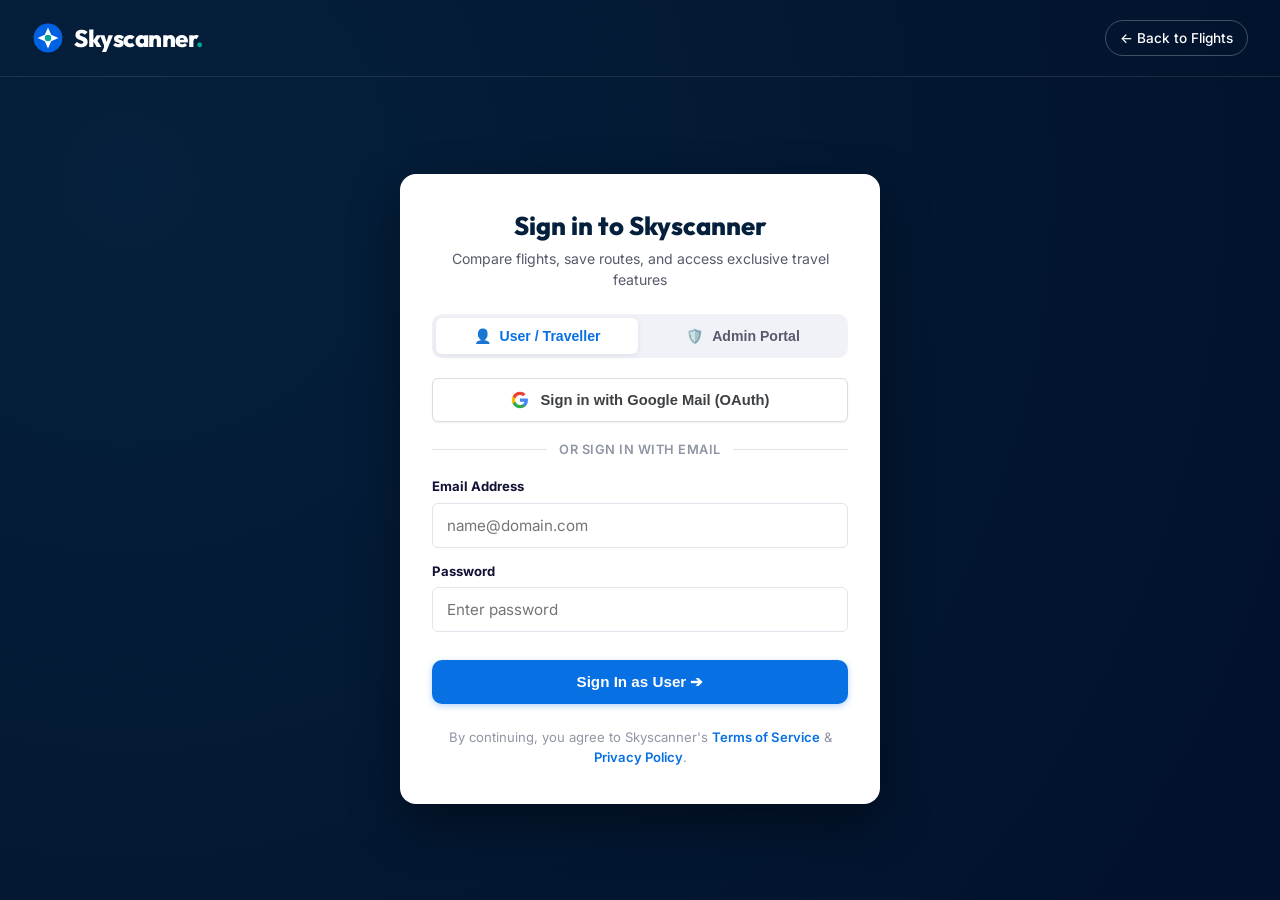
==== login.html @ 5a9db42b "feat: add user and admin auth with Google OAuth, official airline logos, and fix flight card grid" ====
<!doctype html>
<html lang="en-GB" dir="ltr">

<head>
  <meta charset="utf-8" />
  <meta name="viewport" content="width=device-width, initial-scale=1, viewport-fit=cover" />
  <title>Log in to Skyscanner | User &amp; Admin Sign In</title>
  <meta name="description" content="Sign in to your Skyscanner account to manage bookings, view saved flights, or access admin controls." />

  <!-- Google Fonts: Inter & Outfit -->
  <link rel="preconnect" href="https://fonts.googleapis.com" />
  <link rel="preconnect" href="https://fonts.gstatic.com" crossorigin />
  <link href="https://fonts.googleapis.com/css2?family=Inter:wght@300;400;500;600;700;800&family=Outfit:wght@500;600;700;800&display=swap" rel="stylesheet" />

  <!-- Stylesheets -->
  <link rel="stylesheet" href="styles/main.css" />
  <link rel="stylesheet" href="styles/navbar.css" />
  <link rel="stylesheet" href="styles/auth.css" />

  <style>
    body {
      min-height: 100vh;
      display: flex;
      flex-direction: column;
      background: radial-gradient(circle at 10% 20%, #05203C 0%, #02122c 90%);
      color: #fff;
    }

    .login-page-header {
      padding: 20px 32px;
      display: flex;
      align-items: center;
      justify-content: space-between;
      border-bottom: 1px solid rgba(255, 255, 255, 0.1);
    }

    .login-container {
      flex: 1;
      display: flex;
      align-items: center;
      justify-content: center;
      padding: 40px 20px;
    }

    .login-card {
      width: 100%;
      max-width: 480px;
      background: #ffffff;
      border-radius: var(--radius-lg);
      box-shadow: 0 20px 50px rgba(0, 0, 0, 0.4);
      padding: 36px 32px;
      color: var(--sk-text-primary);
      animation: modalPop 0.3s ease-out;
    }

    .login-brand-title {
      font-size: 1.6rem;
      font-weight: 800;
      color: var(--sk-navy-main);
      text-align: center;
      margin-bottom: 6px;
    }

    .login-brand-subtitle {
      font-size: 0.88rem;
      color: var(--sk-text-secondary);
      text-align: center;
      margin-bottom: 24px;
    }

    .login-footer-links {
      margin-top: 24px;
      text-align: center;
      font-size: 0.82rem;
      color: var(--sk-text-muted);
    }

    .login-footer-links a {
      color: var(--sk-blue-primary);
      text-decoration: none;
      font-weight: 600;
    }

    .login-footer-links a:hover {
      text-decoration: underline;
    }
  </style>
</head>

<body>

  <!-- Top Simple Navigation Header -->
  <header class="login-page-header">
    <a href="index.html" class="brand-logo-link" aria-label="Skyscanner Homepage">
      <svg class="brand-icon-svg" viewBox="0 0 40 40" style="width: 32px; height: 32px;">
        <circle cx="20" cy="20" r="18" fill="#0062E3" />
        <path d="M20 7L24 16L33 20L24 24L20 33L16 24L7 20L16 16Z" fill="#FFFFFF" />
        <circle cx="20" cy="20" r="4" fill="#00A698" />
      </svg>
      <span class="brand-text">Skyscanner<span>.</span></span>
    </a>

    <a href="index.html" class="nav-action-btn" style="text-decoration: none;">
      <span>← Back to Flights</span>
    </a>
  </header>

  <!-- Login Card Container -->
  <main class="login-container">
    <div class="login-card">
      <h1 class="login-brand-title">Sign in to Skyscanner</h1>
      <p class="login-brand-subtitle">Compare flights, save routes, and access exclusive travel features</p>

      <!-- Role Switcher -->
      <div class="auth-role-tabs">
        <button type="button" class="auth-role-tab active" id="tab-user-role">
          <span>👤</span>
          <span>User / Traveller</span>
        </button>
        <button type="button" class="auth-role-tab admin-tab" id="tab-admin-role">
          <span>🛡️</span>
          <span>Admin Portal</span>
        </button>
      </div>

      <!-- Google OAuth Sign In Button -->
      <button type="button" class="btn-google-oauth" id="btn-login-page-google">
        <svg class="google-icon-svg" viewBox="0 0 24 24">
          <path fill="#4285F4" d="M22.56 12.25c0-.78-.07-1.53-.2-2.25H12v4.26h5.92c-.26 1.37-1.04 2.53-2.21 3.31v2.77h3.57c2.08-1.92 3.28-4.74 3.28-8.09z"/>
          <path fill="#34A853" d="M12 23c2.97 0 5.46-.98 7.28-2.66l-3.57-2.77c-.98.66-2.23 1.06-3.71 1.06-2.86 0-5.29-1.93-6.16-4.53H2.18v2.84C3.99 20.53 7.7 23 12 23z"/>
          <path fill="#FBBC05" d="M5.84 14.09c-.22-.66-.35-1.36-.35-2.09s.13-1.43.35-2.09V7.06H2.18C1.43 8.55 1 10.22 1 12s.43 3.45 1.18 4.94l2.85-2.22.81-.63z"/>
          <path fill="#EA4335" d="M12 5.38c1.62 0 3.06.56 4.21 1.64l3.15-3.15C17.45 2.09 14.97 1 12 1 7.7 1 3.99 3.47 2.18 7.06l3.66 2.84c.87-2.6 3.3-4.52 6.16-4.52z"/>
        </svg>
        <span>Sign in with Google Mail (OAuth)</span>
      </button>

      <div class="auth-divider">
        <span>or sign in with email</span>
      </div>

      <!-- Email Login Form -->
      <form id="login-page-form">
        <div id="page-auth-error" style="display: none; background: #FFEBEE; color: #C62828; padding: 10px 14px; border-radius: var(--radius-sm); font-size: 0.84rem; font-weight: 600; margin-bottom: 14px;"></div>

        <div class="auth-form-group">
          <label class="auth-form-label" for="page-email" id="label-email">Email Address</label>
          <input type="email" id="page-email" class="auth-input" placeholder="name@domain.com" required />
        </div>

        <div class="auth-form-group">
          <label class="auth-form-label" for="page-password">Password</label>
          <input type="password" id="page-password" class="auth-input" placeholder="Enter password" required />
        </div>

        <div class="auth-form-group" id="admin-key-group" style="display: none;">
          <label class="auth-form-label" for="page-admin-key">Secret Admin Key</label>
          <input type="password" id="page-admin-key" class="auth-input" placeholder="Enter secret administrator key" />
        </div>

        <button type="submit" class="btn btn-primary" id="btn-submit-login" style="width: 100%; padding: 12px; margin-top: 14px; font-size: 0.95rem;">
          <span>Sign In as User ➔</span>
        </button>
      </form>

      <div class="login-footer-links">
        By continuing, you agree to Skyscanner's <a href="index.html">Terms of Service</a> &amp; <a href="index.html">Privacy Policy</a>.
      </div>
    </div>
  </main>

  <!-- Interactive Google OAuth Picker Overlay -->
  <div class="google-oauth-picker-overlay" id="google-oauth-picker"></div>

  <script type="module">
    import { Auth } from './js/auth.js';
    import { openGoogleAccountPicker } from './js/auth-ui.js';

    let currentRole = 'user';

    const tabUser = document.getElementById('tab-user-role');
    const tabAdmin = document.getElementById('tab-admin-role');
    const emailInput = document.getElementById('page-email');
    const passInput = document.getElementById('page-password');
    const keyGroup = document.getElementById('admin-key-group');
    const keyInput = document.getElementById('page-admin-key');
    const submitBtn = document.getElementById('btn-submit-login');
    const errBox = document.getElementById('page-auth-error');

    function setRole(role) {
      currentRole = role;
      if (role === 'admin') {
        tabAdmin.classList.add('active');
        tabUser.classList.remove('active');
        keyGroup.style.display = 'flex';
        emailInput.value = '';
        passInput.value = '';
        keyInput.value = '';
        emailInput.placeholder = 'admin@company.com';
        submitBtn.innerHTML = '<span>Sign In as Admin 🛡️</span>';
      } else {
        tabUser.classList.add('active');
        tabAdmin.classList.remove('active');
        keyGroup.style.display = 'none';
        emailInput.value = '';
        passInput.value = '';
        keyInput.value = '';
        emailInput.placeholder = 'name@domain.com';
        submitBtn.innerHTML = '<span>Sign In as User ➔</span>';
      }
    }

    tabUser.addEventListener('click', () => setRole('user'));
    tabAdmin.addEventListener('click', () => setRole('admin'));

    // Google Sign in
    document.getElementById('btn-login-page-google').addEventListener('click', () => {
      openGoogleAccountPicker(currentRole);
    });

    // Form submit
    document.getElementById('login-page-form').addEventListener('submit', (e) => {
      e.preventDefault();
      errBox.style.display = 'none';
      try {
        Auth.loginWithEmail(emailInput.value, passInput.value, currentRole, keyInput.value);
        window.location.href = 'index.html';
      } catch (err) {
        errBox.textContent = err.message;
        errBox.style.display = 'block';
      }
    });

    // Auto-detect if user signed in via Google picker
    Auth.subscribe((user) => {
      if (user) {
        window.location.href = 'index.html';
      }
    });
  </script>
</body>

</html>
---- styles/main.css ----
/* ========================================================
   SKYSCANNER DESIGN SYSTEM - MAIN CORE STYLES
   ======================================================== */

@import url('https://fonts.googleapis.com/css2?family=Inter:wght@300;400;500;600;700;800&family=Outfit:wght@500;600;700;800&display=swap');

:root {
  /* Brand Colors */
  --sk-navy-deep: #02122c;
  --sk-navy-main: #05203C;
  --sk-navy-light: #0d2f54;
  --sk-blue-primary: #0770E3;
  --sk-blue-hover: #0056b3;
  --sk-blue-light: #e8f2fc;
  --sk-coral-deal: #FF5452;
  --sk-green-eco: #00A698;
  --sk-green-light: #e6f6f5;
  --sk-yellow-warning: #FFB300;

  /* Neutral Surface Palette */
  --sk-bg-body: #F1F2F8;
  --sk-card-bg: #FFFFFF;
  --sk-card-hover: #FAFBFC;
  --sk-border-subtle: #E0E4EB;
  --sk-border-focus: #0770E3;
  --sk-text-primary: #111236;
  --sk-text-secondary: #565B6B;
  --sk-text-muted: #8F95A3;
  --sk-text-white: #FFFFFF;

  /* Shadows */
  --shadow-sm: 0 1px 3px rgba(5, 32, 60, 0.08);
  --shadow-md: 0 4px 12px rgba(5, 32, 60, 0.08), 0 1px 3px rgba(5, 32, 60, 0.04);
  --shadow-lg: 0 10px 25px rgba(5, 32, 60, 0.12), 0 4px 10px rgba(5, 32, 60, 0.06);
  --shadow-xl: 0 20px 40px rgba(5, 32, 60, 0.2);

  /* Radius */
  --radius-sm: 6px;
  --radius-md: 10px;
  --radius-lg: 16px;
  --radius-full: 9999px;

  /* Transitions */
  --transition-fast: 0.15s ease;
  --transition-normal: 0.25s cubic-bezier(0.16, 1, 0.3, 1);
}

/* Reset */
*, *::before, *::after {
  box-sizing: border-box;
  margin: 0;
  padding: 0;
}

html {
  font-size: 16px;
  scroll-behavior: smooth;
  overflow-x: hidden;
  width: 100%;
}

body {
  font-family: 'Inter', -apple-system, BlinkMacSystemFont, "Segoe UI", Roboto, sans-serif;
  background-color: var(--sk-bg-body);
  color: var(--sk-text-primary);
  line-height: 1.5;
  min-height: 100vh;
  width: 100%;
  overflow-x: hidden;
  -webkit-font-smoothing: antialiased;
}

img, svg, video {
  max-width: 100%;
  height: auto;
}

/* Typography Headings */
h1, h2, h3, h4, h5, h6 {
  font-family: 'Outfit', 'Inter', sans-serif;
  color: var(--sk-text-primary);
  font-weight: 700;
  line-height: 1.25;
}

a {
  color: var(--sk-blue-primary);
  text-decoration: none;
  transition: color var(--transition-fast);
}

a:hover {
  text-decoration: underline;
}

/* Button Component System */
.btn {
  display: inline-flex;
  align-items: center;
  justify-content: center;
  gap: 8px;
  padding: 12px 24px;
  font-size: 1rem;
  font-weight: 600;
  border-radius: var(--radius-md);
  border: 1px solid transparent;
  cursor: pointer;
  transition: all var(--transition-fast);
  text-align: center;
  user-select: none;
}

.btn-primary {
  background-color: var(--sk-blue-primary);
  color: #fff;
  box-shadow: 0 2px 6px rgba(7, 112, 227, 0.3);
}

.btn-primary:hover {
  background-color: var(--sk-blue-hover);
  box-shadow: 0 4px 12px rgba(7, 112, 227, 0.4);
  transform: translateY(-1px);
}

.btn-primary:active {
  transform: translateY(0);
}

.btn-secondary {
  background-color: #fff;
  color: var(--sk-navy-main);
  border: 1px solid var(--sk-border-subtle);
}

.btn-secondary:hover {
  background-color: #F8F9FC;
  border-color: #CBD2DF;
}

.btn-sm {
  padding: 8px 16px;
  font-size: 0.875rem;
  border-radius: var(--radius-sm);
}

.btn-lg {
  padding: 16px 32px;
  font-size: 1.125rem;
  border-radius: var(--radius-md);
}

.btn-text-link {
  background: none;
  border: none;
  color: var(--sk-blue-primary);
  font-weight: 600;
  font-size: 0.875rem;
  cursor: pointer;
  padding: 4px;
}

.btn-text-link:hover {
  text-decoration: underline;
}

/* Input & Select Controls */
.sk-input, .sk-select {
  width: 100%;
  padding: 12px 16px;
  font-size: 0.95rem;
  font-family: inherit;
  color: var(--sk-text-primary);
  background-color: #fff;
  border: 1.5px solid var(--sk-border-subtle);
  border-radius: var(--radius-sm);
  transition: border-color var(--transition-fast), box-shadow var(--transition-fast);
  outline: none;
}

.sk-input:focus, .sk-select:focus {
  border-color: var(--sk-border-focus);
  box-shadow: 0 0 0 3px rgba(7, 112, 227, 0.15);
}

/* Badge Tags */
.badge {
  display: inline-flex;
  align-items: center;
  padding: 4px 10px;
  font-size: 0.75rem;
  font-weight: 600;
  border-radius: var(--radius-full);
}

.badge-eco {
  background-color: var(--sk-green-light);
  color: var(--sk-green-eco);
}

.badge-deal {
  background-color: #FFF0F0;
  color: var(--sk-coral-deal);
}

.badge-direct {
  background-color: #E6F4EA;
  color: #137333;
}

/* Utilities */
.text-success { color: var(--sk-green-eco) !important; }
.text-warning { color: var(--sk-yellow-warning) !important; }
.text-danger { color: var(--sk-coral-deal) !important; }
.text-primary { color: var(--sk-blue-primary) !important; }

/* Main Container */
.container {
  max-width: 1240px;
  margin: 0 auto;
  padding: 0 20px;
}

/* Global Loading Bar */
.search-loading-bar {
  display: none;
  position: fixed;
  top: 0;
  left: 0;
  width: 100%;
  height: 4px;
  background: linear-gradient(90deg, #0770E3 0%, #00A698 50%, #FF5452 100%);
  background-size: 200% 100%;
  animation: loadingAnim 1.2s infinite ease-in-out;
  z-index: 9999;
}

@keyframes loadingAnim {
  0% { background-position: 100% 0; }
  100% { background-position: -100% 0; }
}
---- styles/navbar.css ----
/* ========================================================
   SKYSCANNER NAVBAR STYLES
   ======================================================== */

.sk-navbar {
  background-color: var(--sk-navy-main);
  color: var(--sk-text-white);
  padding: 0;
  position: relative;
  z-index: 100;
  box-shadow: var(--shadow-sm);
}

.navbar-container {
  max-width: 1240px;
  margin: 0 auto;
  padding: 0 20px;
}

.navbar-top-row {
  display: flex;
  align-items: center;
  justify-content: space-between;
  height: 64px;
}

/* Brand Logo */
.brand-logo-link {
  display: flex;
  align-items: center;
  gap: 10px;
  text-decoration: none;
  color: #fff;
}

.brand-icon-svg {
  width: 32px;
  height: 32px;
  fill: #0062E3;
}

.brand-text {
  font-family: 'Outfit', sans-serif;
  font-size: 1.5rem;
  font-weight: 800;
  letter-spacing: -0.5px;
  color: #fff;
}

.brand-text span {
  color: #00A698;
}

/* Navigation Tabs (Flights, Hotels, Car hire) */
.nav-tabs-list {
  display: flex;
  align-items: center;
  gap: 8px;
  list-style: none;
}

.sk-nav-tab {
  display: flex;
  align-items: center;
  gap: 8px;
  padding: 10px 18px;
  border-radius: var(--radius-full);
  color: #FFFFFF;
  text-decoration: none;
  font-weight: 600;
  font-size: 0.95rem;
  transition: all var(--transition-fast);
  cursor: pointer;
}

.sk-nav-tab:hover {
  background-color: rgba(255, 255, 255, 0.12);
  text-decoration: none;
}

.sk-nav-tab.active {
  background-color: var(--sk-blue-primary);
  color: #fff;
}

.nav-tab-icon {
  font-size: 1.1rem;
}

/* Right Nav Controls */
.navbar-actions {
  display: flex;
  align-items: center;
  gap: 12px;
}

.nav-action-btn {
  background: transparent;
  border: 1px solid rgba(255, 255, 255, 0.25);
  color: #fff;
  padding: 7px 14px;
  border-radius: var(--radius-full);
  font-size: 0.85rem;
  font-weight: 500;
  display: inline-flex;
  align-items: center;
  gap: 6px;
  cursor: pointer;
  transition: all var(--transition-fast);
}

.nav-action-btn:hover {
  background-color: rgba(255, 255, 255, 0.1);
  border-color: rgba(255, 255, 255, 0.5);
}

.btn-api-pill {
  background: rgba(0, 166, 152, 0.2);
  border-color: var(--sk-green-eco);
  color: #5cf1e3;
  font-weight: 600;
}

.btn-api-pill:hover {
  background: rgba(0, 166, 152, 0.35);
}

.saved-badge {
  background-color: var(--sk-coral-deal);
  color: #fff;
  font-size: 0.7rem;
  font-weight: 700;
  padding: 2px 6px;
  border-radius: var(--radius-full);
  margin-left: 2px;
}

.btn-nav-login {
  background-color: transparent;
  color: #fff;
  border: 1.5px solid rgba(255, 255, 255, 0.4);
  font-weight: 600;
  border-radius: var(--radius-md);
  padding: 6px 16px;
}

.btn-nav-login:hover {
  background-color: #fff;
  color: var(--sk-navy-main);
}

.api-btn-icon, .nav-login-icon {
  font-size: 0.95rem;
  line-height: 1;
}

/* Mobile Category Navigation Subbar */
.navbar-mobile-subbar {
  display: none;
  background-color: var(--sk-navy-deep);
  border-top: 1px solid rgba(255, 255, 255, 0.08);
  padding: 8px 0;
  width: 100%;
}

.mobile-tabs-list {
  display: flex;
  align-items: center;
  justify-content: space-around;
  list-style: none;
  padding: 0 4px;
  gap: 8px;
  width: 100%;
}

.mobile-tabs-list li {
  flex: 1;
}

.mobile-tabs-list .sk-nav-tab {
  justify-content: center;
  width: 100%;
  padding: 8px 10px;
  font-size: 0.88rem;
  border-radius: var(--radius-full);
}
---- styles/auth.css ----
/* ========================================================
   SKYSCANNER AUTHENTICATION & ADMIN DASHBOARD STYLES
   ======================================================== */

/* Role Switcher Tabs */
.auth-role-tabs {
  display: flex;
  background-color: #F1F2F8;
  padding: 4px;
  border-radius: var(--radius-md);
  margin-bottom: 20px;
  gap: 4px;
}

.auth-role-tab {
  flex: 1;
  padding: 10px 14px;
  font-size: 0.88rem;
  font-weight: 700;
  border: none;
  background: transparent;
  color: var(--sk-text-secondary);
  border-radius: var(--radius-sm);
  cursor: pointer;
  transition: all var(--transition-fast);
  display: flex;
  align-items: center;
  justify-content: center;
  gap: 8px;
}

.auth-role-tab:hover {
  color: var(--sk-text-primary);
}

.auth-role-tab.active {
  background-color: #ffffff;
  color: var(--sk-blue-primary);
  box-shadow: 0 2px 6px rgba(5, 32, 60, 0.08);
}

.auth-role-tab.admin-tab.active {
  color: #B78103;
}

/* Google OAuth Button */
.btn-google-oauth {
  width: 100%;
  display: flex;
  align-items: center;
  justify-content: center;
  gap: 12px;
  padding: 12px 18px;
  background-color: #ffffff;
  border: 1.5px solid #DADCE0;
  border-radius: var(--radius-sm);
  font-size: 0.92rem;
  font-weight: 600;
  color: #3C4043;
  cursor: pointer;
  transition: background-color var(--transition-fast), border-color var(--transition-fast), box-shadow var(--transition-fast);
  box-shadow: 0 1px 2px rgba(60, 64, 67, 0.08);
  margin-bottom: 16px;
}

.btn-google-oauth:hover {
  background-color: #F8FAFD;
  border-color: #D2E3FC;
  box-shadow: 0 1px 3px 1px rgba(60, 64, 67, 0.15);
}

.btn-google-oauth:active {
  background-color: #EEEEEE;
}

.google-icon-svg {
  width: 18px;
  height: 18px;
  flex-shrink: 0;
}

/* Auth Divider */
.auth-divider {
  display: flex;
  align-items: center;
  text-align: center;
  margin: 18px 0;
  color: var(--sk-text-muted);
  font-size: 0.8rem;
  font-weight: 600;
  text-transform: uppercase;
  letter-spacing: 0.5px;
}

.auth-divider::before,
.auth-divider::after {
  content: '';
  flex: 1;
  border-bottom: 1px solid var(--sk-border-subtle);
}

.auth-divider span {
  padding: 0 12px;
}

/* Auth Form Fields */
.auth-form-group {
  display: flex;
  flex-direction: column;
  gap: 6px;
  margin-bottom: 14px;
}

.auth-form-label {
  font-size: 0.82rem;
  font-weight: 700;
  color: var(--sk-text-primary);
  display: flex;
  justify-content: space-between;
}

.auth-input {
  width: 100%;
  padding: 12px 14px;
  border: 1.5px solid var(--sk-border-subtle);
  border-radius: var(--radius-sm);
  font-size: 0.95rem;
  font-family: inherit;
  color: var(--sk-text-primary);
  background-color: #ffffff;
  transition: border-color var(--transition-fast), box-shadow var(--transition-fast);
}

.auth-input:focus {
  outline: none;
  border-color: var(--sk-blue-primary);
  box-shadow: 0 0 0 3px rgba(7, 112, 227, 0.15);
}

.auth-hint {
  font-size: 0.75rem;
  color: var(--sk-text-muted);
}



/* Google OAuth Interactive Modal (Simulated Google Accounts Picker) */
.google-oauth-picker-overlay {
  display: none;
  position: fixed;
  inset: 0;
  background: rgba(0, 0, 0, 0.6);
  backdrop-filter: blur(4px);
  z-index: 1250;
  align-items: center;
  justify-content: center;
  padding: 20px;
}

.google-oauth-picker-overlay.active {
  display: flex;
}

.google-picker-card {
  width: 100%;
  max-width: 440px;
  background: #ffffff;
  border-radius: 12px;
  box-shadow: 0 12px 36px rgba(0, 0, 0, 0.25);
  overflow: hidden;
  font-family: 'Roboto', -apple-system, BlinkMacSystemFont, sans-serif;
  animation: modalPop 0.2s ease-out;
}

.google-picker-header {
  padding: 24px 24px 16px;
  border-bottom: 1px solid #ECEFF1;
  text-align: center;
}

.google-picker-header h3 {
  font-size: 1.15rem;
  font-weight: 500;
  color: #202124;
  margin-top: 10px;
}

.google-picker-header p {
  font-size: 0.85rem;
  color: #5F6368;
  margin-top: 4px;
}

.google-accounts-list {
  padding: 8px 0;
  max-height: 280px;
  overflow-y: auto;
}

.google-account-item {
  display: flex;
  align-items: center;
  gap: 14px;
  padding: 12px 24px;
  cursor: pointer;
  transition: background-color 0.15s;
  border-bottom: 1px solid #F1F3F4;
}

.google-account-item:hover {
  background-color: #F8F9FA;
}

.google-acc-avatar {
  width: 40px;
  height: 40px;
  border-radius: 50%;
  object-fit: cover;
  flex-shrink: 0;
  border: 1px solid #DADCE0;
}

.google-acc-info {
  display: flex;
  flex-direction: column;
  min-width: 0;
}

.google-acc-name {
  font-size: 0.92rem;
  font-weight: 600;
  color: #202124;
}

.google-acc-email {
  font-size: 0.8rem;
  color: #5F6368;
}

.google-picker-footer {
  padding: 14px 24px;
  background-color: #F8F9FA;
  display: flex;
  justify-content: space-between;
  align-items: center;
  border-top: 1px solid #ECEFF1;
}

/* User Profile in Navbar & Dropdown Menu */
.user-nav-profile {
  position: relative;
  display: flex;
  align-items: center;
}

.user-profile-btn {
  display: flex;
  align-items: center;
  gap: 8px;
  background: rgba(255, 255, 255, 0.12);
  border: 1px solid rgba(255, 255, 255, 0.35);
  padding: 4px 12px 4px 5px;
  border-radius: var(--radius-full);
  color: #ffffff;
  cursor: pointer;
  transition: all var(--transition-fast);
}

.user-profile-btn:hover {
  background: rgba(255, 255, 255, 0.22);
  border-color: rgba(255, 255, 255, 0.6);
}

.user-profile-avatar {
  width: 28px;
  height: 28px;
  border-radius: 50%;
  object-fit: cover;
  border: 1.5px solid #ffffff;
}

.user-profile-name {
  font-size: 0.84rem;
  font-weight: 700;
  max-width: 120px;
  white-space: nowrap;
  overflow: hidden;
  text-overflow: ellipsis;
}

.user-profile-role-tag {
  font-size: 0.68rem;
  padding: 2px 6px;
  border-radius: var(--radius-full);
  font-weight: 700;
  text-transform: uppercase;
}

.role-tag-user {
  background-color: rgba(7, 112, 227, 0.3);
  color: #8ac0f9;
}

.role-tag-admin {
  background-color: #FFB300;
  color: #02122c;
}

/* User Profile Dropdown Drop-panel */
.user-dropdown-menu {
  display: none;
  position: absolute;
  top: calc(100% + 10px);
  right: 0;
  width: 250px;
  background-color: #ffffff;
  border-radius: var(--radius-md);
  box-shadow: var(--shadow-xl);
  border: 1px solid var(--sk-border-subtle);
  padding: 8px 0;
  z-index: 1200;
  animation: modalPop 0.15s ease-out;
}

.user-dropdown-menu.active {
  display: block;
}

.user-dropdown-header {
  padding: 12px 16px;
  border-bottom: 1px solid var(--sk-border-subtle);
}

.user-dropdown-header .dropdown-name {
  font-size: 0.95rem;
  font-weight: 700;
  color: var(--sk-text-primary);
}

.user-dropdown-header .dropdown-email {
  font-size: 0.78rem;
  color: var(--sk-text-muted);
}

.user-dropdown-items {
  list-style: none;
  padding: 6px 0;
}

.user-dropdown-item {
  display: flex;
  align-items: center;
  gap: 10px;
  padding: 10px 16px;
  font-size: 0.85rem;
  font-weight: 600;
  color: var(--sk-text-primary);
  cursor: pointer;
  transition: background-color var(--transition-fast);
  text-decoration: none;
}

.user-dropdown-item:hover {
  background-color: #F1F2F8;
  color: var(--sk-blue-primary);
}

.user-dropdown-item.admin-action {
  color: #B78103;
  background-color: #FFF9E6;
}

.user-dropdown-item.admin-action:hover {
  background-color: #FFF3CC;
}

.user-dropdown-item.logout-action {
  border-top: 1px solid var(--sk-border-subtle);
  color: var(--sk-coral-deal);
  margin-top: 4px;
}

.user-dropdown-item.logout-action:hover {
  background-color: #FEECEB;
}

/* Admin Dashboard Modal Styles */
.admin-metric-grid {
  display: grid;
  grid-template-columns: repeat(auto-fit, minmax(180px, 1fr));
  gap: 14px;
  margin-bottom: 22px;
}

.admin-metric-card {
  background-color: #FAFBFC;
  border: 1px solid var(--sk-border-subtle);
  border-radius: var(--radius-md);
  padding: 16px;
  display: flex;
  flex-direction: column;
  gap: 6px;
}

.admin-metric-card .metric-label {
  font-size: 0.75rem;
  font-weight: 700;
  color: var(--sk-text-muted);
  text-transform: uppercase;
}

.admin-metric-card .metric-val {
  font-size: 1.6rem;
  font-weight: 800;
  color: var(--sk-navy-main);
  letter-spacing: -0.5px;
}

.admin-metric-card .metric-meta {
  font-size: 0.75rem;
  color: var(--sk-green-eco);
  font-weight: 600;
}

.admin-section-box {
  background-color: #ffffff;
  border: 1px solid var(--sk-border-subtle);
  border-radius: var(--radius-md);
  padding: 18px;
  margin-bottom: 20px;
}

.admin-section-title {
  font-size: 0.95rem;
  font-weight: 800;
  color: var(--sk-text-primary);
  margin-bottom: 12px;
  display: flex;
  align-items: center;
  justify-content: space-between;
}

.admin-table {
  width: 100%;
  border-collapse: collapse;
  font-size: 0.82rem;
}

.admin-table th {
  background-color: #F1F2F8;
  color: var(--sk-text-secondary);
  font-weight: 700;
  padding: 10px 12px;
  text-align: left;
  border-bottom: 1px solid var(--sk-border-subtle);
}

.admin-table td {
  padding: 10px 12px;
  border-bottom: 1px solid var(--sk-border-subtle);
  color: var(--sk-text-primary);
}

.admin-table tr:hover td {
  background-color: #F8F9FC;
}

.admin-badge-pill {
  display: inline-block;
  padding: 2px 8px;
  border-radius: var(--radius-full);
  font-size: 0.7rem;
  font-weight: 700;
}

.admin-badge-confirmed {
  background-color: #E8F5E9;
  color: #1B5E20;
}

.admin-badge-cancelled {
  background-color: #FFEBEE;
  color: #C62828;
}
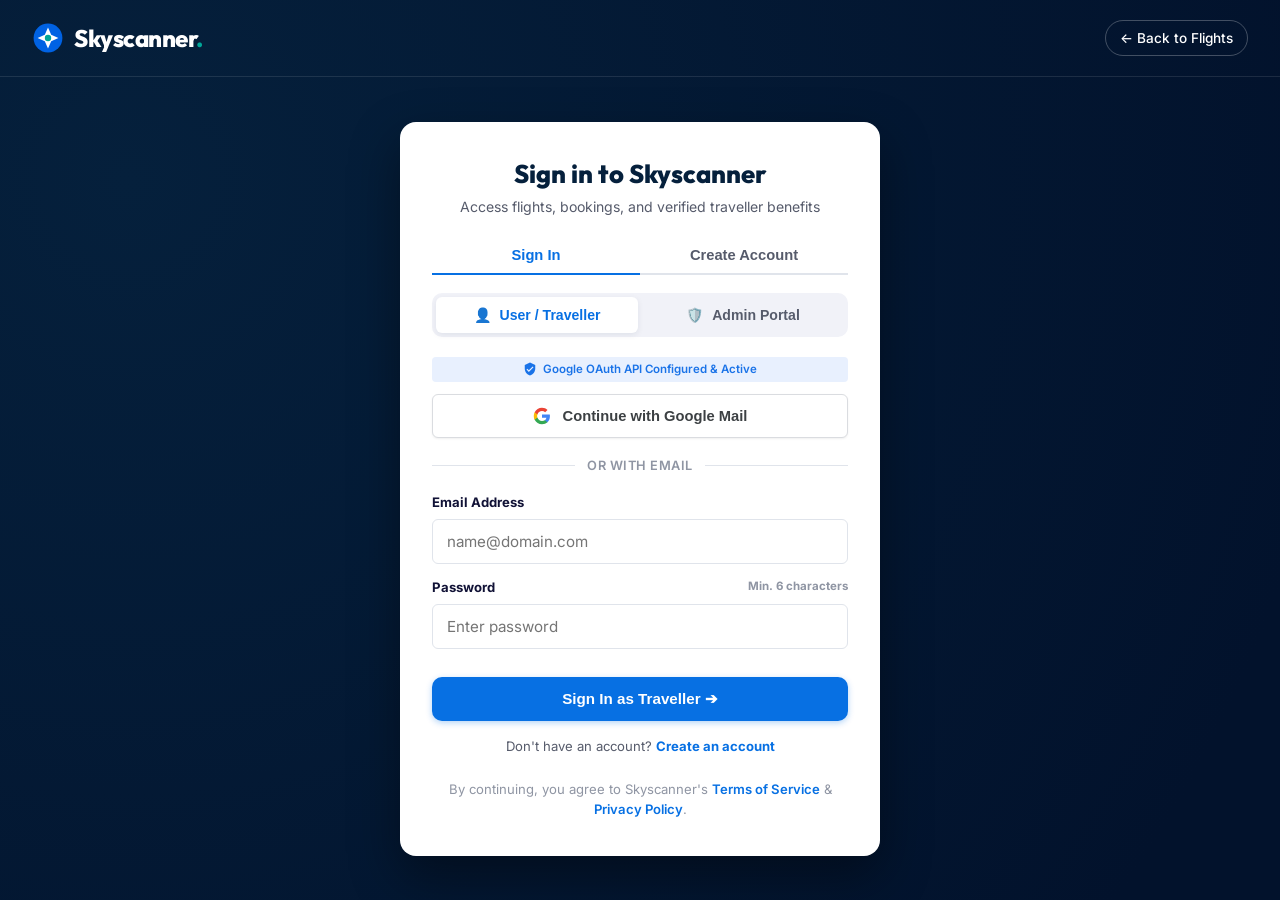
==== commit a2f920ab: "feat: integrate Google OAuth with dynamic credential loader, Google Identity Services, and full logi" ====
--- a/login.html
+++ b/login.html
@@ -4,8 +4,8 @@
 <head>
   <meta charset="utf-8" />
   <meta name="viewport" content="width=device-width, initial-scale=1, viewport-fit=cover" />
-  <title>Log in to Skyscanner | User &amp; Admin Sign In</title>
-  <meta name="description" content="Sign in to your Skyscanner account to manage bookings, view saved flights, or access admin controls." />
+  <title>Sign In &amp; Register | Skyscanner</title>
+  <meta name="description" content="Sign in or register your Skyscanner account with Google Mail OAuth or email to access flights, bookings, and admin controls." />
 
   <!-- Google Fonts: Inter & Outfit -->
   <link rel="preconnect" href="https://fonts.googleapis.com" />
@@ -16,6 +16,9 @@
   <link rel="stylesheet" href="styles/main.css" />
   <link rel="stylesheet" href="styles/navbar.css" />
   <link rel="stylesheet" href="styles/auth.css" />
+
+  <!-- Google Identity Services (GIS) Official OAuth SDK -->
+  <script src="https://accounts.google.com/gsi/client" async defer></script>
 
   <style>
     body {
@@ -65,7 +68,7 @@
       font-size: 0.88rem;
       color: var(--sk-text-secondary);
       text-align: center;
-      margin-bottom: 24px;
+      margin-bottom: 20px;
     }
 
     .login-footer-links {
@@ -105,14 +108,31 @@
     </a>
   </header>
 
-  <!-- Login Card Container -->
+  <!-- Login / Register Card Container -->
   <main class="login-container">
     <div class="login-card">
-      <h1 class="login-brand-title">Sign in to Skyscanner</h1>
-      <p class="login-brand-subtitle">Compare flights, save routes, and access exclusive travel features</p>
-
-      <!-- Role Switcher -->
-      <div class="auth-role-tabs">
+      <h1 class="login-brand-title" id="page-heading">Sign in to Skyscanner</h1>
+      <p class="login-brand-subtitle" id="page-subheading">Access flights, bookings, and verified traveller benefits</p>
+
+      <!-- Active Session Banner if already signed in -->
+      <div id="active-session-banner" style="display: none; background: #e3f2fd; border: 1px solid #90caf9; color: #0d47a1; padding: 12px 14px; border-radius: var(--radius-sm); margin-bottom: 16px; font-size: 0.85rem; align-items: center; justify-content: space-between; flex-wrap: wrap; gap: 8px;">
+        <div>
+          <span>Signed in as <strong id="logged-user-name"></strong> (<span id="logged-user-role"></span>)</span>
+        </div>
+        <div style="display: flex; gap: 8px; align-items: center;">
+          <a href="index.html" class="btn btn-secondary btn-sm" style="text-decoration: none; padding: 4px 10px; font-size: 0.78rem;">Home ✈</a>
+          <button type="button" id="btn-session-signout" style="background: #e53935; color: #fff; padding: 4px 10px; font-size: 0.78rem; border: none; border-radius: 4px; cursor: pointer; font-weight: 600;">Sign Out</button>
+        </div>
+      </div>
+
+      <!-- Mode Switch Tabs: Sign In vs Sign Up -->
+      <div class="auth-mode-tabs">
+        <button type="button" class="auth-mode-tab active" id="btn-mode-signin">Sign In</button>
+        <button type="button" class="auth-mode-tab" id="btn-mode-signup">Create Account</button>
+      </div>
+
+      <!-- Role Switcher (Shown in Sign In mode) -->
+      <div class="auth-role-tabs" id="role-tabs-container">
         <button type="button" class="auth-role-tab active" id="tab-user-role">
           <span>👤</span>
           <span>User / Traveller</span>
@@ -123,6 +143,14 @@
         </button>
       </div>
 
+      <!-- Verified Google OAuth Client Info Tag -->
+      <div class="google-oauth-client-tag">
+        <svg width="14" height="14" viewBox="0 0 24 24" fill="currentColor">
+          <path d="M12 1L3 5v6c0 5.55 3.84 10.74 9 12 5.16-1.26 9-6.45 9-12V5l-9-4zm-2 16l-4-4 1.41-1.41L10 14.17l6.59-6.59L18 9l-8 8z"/>
+        </svg>
+        <span>Google OAuth API Configured &amp; Active</span>
+      </div>
+
       <!-- Google OAuth Sign In Button -->
       <button type="button" class="btn-google-oauth" id="btn-login-page-google">
         <svg class="google-icon-svg" viewBox="0 0 24 24">
@@ -131,37 +159,62 @@
           <path fill="#FBBC05" d="M5.84 14.09c-.22-.66-.35-1.36-.35-2.09s.13-1.43.35-2.09V7.06H2.18C1.43 8.55 1 10.22 1 12s.43 3.45 1.18 4.94l2.85-2.22.81-.63z"/>
           <path fill="#EA4335" d="M12 5.38c1.62 0 3.06.56 4.21 1.64l3.15-3.15C17.45 2.09 14.97 1 12 1 7.7 1 3.99 3.47 2.18 7.06l3.66 2.84c.87-2.6 3.3-4.52 6.16-4.52z"/>
         </svg>
-        <span>Sign in with Google Mail (OAuth)</span>
+        <span id="google-btn-text">Continue with Google Mail</span>
       </button>
 
       <div class="auth-divider">
-        <span>or sign in with email</span>
-      </div>
-
-      <!-- Email Login Form -->
+        <span id="divider-text">or with email</span>
+      </div>
+
+      <!-- Main Auth Form (Handles both Sign In & Sign Up) -->
       <form id="login-page-form">
         <div id="page-auth-error" style="display: none; background: #FFEBEE; color: #C62828; padding: 10px 14px; border-radius: var(--radius-sm); font-size: 0.84rem; font-weight: 600; margin-bottom: 14px;"></div>
 
+        <!-- Full Name (Sign Up only) -->
+        <div class="auth-form-group" id="name-group" style="display: none;">
+          <label class="auth-form-label" for="page-name">Full Name</label>
+          <input type="text" id="page-name" class="auth-input" placeholder="e.g. Himanshu Sharma" />
+        </div>
+
+        <!-- Email Address -->
         <div class="auth-form-group">
           <label class="auth-form-label" for="page-email" id="label-email">Email Address</label>
           <input type="email" id="page-email" class="auth-input" placeholder="name@domain.com" required />
         </div>
 
+        <!-- Password -->
         <div class="auth-form-group">
-          <label class="auth-form-label" for="page-password">Password</label>
+          <label class="auth-form-label" for="page-password">
+            <span>Password</span>
+            <span id="pass-hint" style="font-size: 0.72rem; color: var(--sk-text-muted);">Min. 6 characters</span>
+          </label>
           <input type="password" id="page-password" class="auth-input" placeholder="Enter password" required />
         </div>
 
+        <!-- Confirm Password (Sign Up only) -->
+        <div class="auth-form-group" id="confirm-pass-group" style="display: none;">
+          <label class="auth-form-label" for="page-confirm-password">Confirm Password</label>
+          <input type="password" id="page-confirm-password" class="auth-input" placeholder="Confirm your password" />
+        </div>
+
+        <!-- Secret Admin Key (Admin Sign In only) -->
         <div class="auth-form-group" id="admin-key-group" style="display: none;">
-          <label class="auth-form-label" for="page-admin-key">Secret Admin Key</label>
-          <input type="password" id="page-admin-key" class="auth-input" placeholder="Enter secret administrator key" />
-        </div>
-
+          <label class="auth-form-label" for="page-admin-key">Secret Administrator Key</label>
+          <input type="password" id="page-admin-key" class="auth-input" placeholder="Enter administrator access key" />
+        </div>
+
+        <!-- Submit Button -->
         <button type="submit" class="btn btn-primary" id="btn-submit-login" style="width: 100%; padding: 12px; margin-top: 14px; font-size: 0.95rem;">
-          <span>Sign In as User ➔</span>
+          <span>Sign In as Traveller ➔</span>
         </button>
       </form>
 
+      <!-- Bottom Mode Switch Prompt -->
+      <div class="auth-switch-prompt" id="auth-switch-prompt">
+        <span>Don't have an account? </span>
+        <a href="#" id="link-switch-mode">Create an account</a>
+      </div>
+
       <div class="login-footer-links">
         By continuing, you agree to Skyscanner's <a href="index.html">Terms of Service</a> &amp; <a href="index.html">Privacy Policy</a>.
       </div>
@@ -173,67 +226,172 @@
 
   <script type="module">
     import { Auth } from './js/auth.js';
-    import { openGoogleAccountPicker } from './js/auth-ui.js';
-
-    let currentRole = 'user';
-
+    import { triggerGoogleOAuthLogin } from './js/auth-ui.js';
+    import { GOOGLE_OAUTH_CONFIG } from './js/google-auth-config.js';
+
+    let currentMode = 'signin'; // 'signin' | 'signup'
+    let currentRole = 'user';   // 'user' | 'admin'
+
+    const btnModeSignin = document.getElementById('btn-mode-signin');
+    const btnModeSignup = document.getElementById('btn-mode-signup');
+    const roleTabsContainer = document.getElementById('role-tabs-container');
     const tabUser = document.getElementById('tab-user-role');
     const tabAdmin = document.getElementById('tab-admin-role');
+
+    const nameGroup = document.getElementById('name-group');
+    const nameInput = document.getElementById('page-name');
     const emailInput = document.getElementById('page-email');
     const passInput = document.getElementById('page-password');
+    const confirmPassGroup = document.getElementById('confirm-pass-group');
+    const confirmPassInput = document.getElementById('page-confirm-password');
     const keyGroup = document.getElementById('admin-key-group');
     const keyInput = document.getElementById('page-admin-key');
     const submitBtn = document.getElementById('btn-submit-login');
     const errBox = document.getElementById('page-auth-error');
-
-    function setRole(role) {
-      currentRole = role;
-      if (role === 'admin') {
-        tabAdmin.classList.add('active');
-        tabUser.classList.remove('active');
-        keyGroup.style.display = 'flex';
-        emailInput.value = '';
-        passInput.value = '';
-        keyInput.value = '';
-        emailInput.placeholder = 'admin@company.com';
-        submitBtn.innerHTML = '<span>Sign In as Admin 🛡️</span>';
+    const switchPrompt = document.getElementById('auth-switch-prompt');
+    const switchLink = document.getElementById('link-switch-mode');
+    const pageHeading = document.getElementById('page-heading');
+    const pageSubheading = document.getElementById('page-subheading');
+
+    function updateView() {
+      errBox.style.display = 'none';
+
+      if (currentMode === 'signup') {
+        // Sign Up Mode
+        btnModeSignup.classList.add('active');
+        btnModeSignin.classList.remove('active');
+        roleTabsContainer.style.display = 'none';
+        nameGroup.style.display = 'flex';
+        confirmPassGroup.style.display = 'flex';
+        keyGroup.style.display = 'none';
+        pageHeading.textContent = 'Create your Skyscanner account';
+        pageSubheading.textContent = 'Sign up to track fares, save favorite routes, and manage trips';
+        submitBtn.innerHTML = '<span>Create Free Account ➔</span>';
+        switchPrompt.innerHTML = '<span>Already have an account? </span><a href="#" id="link-switch-mode">Sign in</a>';
       } else {
-        tabUser.classList.add('active');
-        tabAdmin.classList.remove('active');
-        keyGroup.style.display = 'none';
-        emailInput.value = '';
-        passInput.value = '';
-        keyInput.value = '';
-        emailInput.placeholder = 'name@domain.com';
-        submitBtn.innerHTML = '<span>Sign In as User ➔</span>';
+        // Sign In Mode
+        btnModeSignin.classList.add('active');
+        btnModeSignup.classList.remove('active');
+        roleTabsContainer.style.display = 'flex';
+        nameGroup.style.display = 'none';
+        confirmPassGroup.style.display = 'none';
+
+        if (currentRole === 'admin') {
+          tabAdmin.classList.add('active');
+          tabUser.classList.remove('active');
+          keyGroup.style.display = 'flex';
+          emailInput.placeholder = 'admin@company.com';
+          submitBtn.innerHTML = '<span>Sign In as Admin 🛡️</span>';
+          pageHeading.textContent = 'Skyscanner Admin Portal';
+          pageSubheading.textContent = 'Authenticate with your administrator credentials and secret key';
+        } else {
+          tabUser.classList.add('active');
+          tabAdmin.classList.remove('active');
+          keyGroup.style.display = 'none';
+          emailInput.placeholder = 'name@domain.com';
+          submitBtn.innerHTML = '<span>Sign In as Traveller ➔</span>';
+          pageHeading.textContent = 'Sign in to Skyscanner';
+          pageSubheading.textContent = 'Access flights, bookings, and verified traveller benefits';
+        }
+
+        switchPrompt.innerHTML = '<span>Don\'t have an account? </span><a href="#" id="link-switch-mode">Create an account</a>';
       }
-    }
-
-    tabUser.addEventListener('click', () => setRole('user'));
-    tabAdmin.addEventListener('click', () => setRole('admin'));
-
-    // Google Sign in
+
+      // Re-attach switch link event listener
+      document.getElementById('link-switch-mode')?.addEventListener('click', (e) => {
+        e.preventDefault();
+        currentMode = (currentMode === 'signin') ? 'signup' : 'signin';
+        updateView();
+      });
+    }
+
+    btnModeSignin.addEventListener('click', () => {
+      currentMode = 'signin';
+      updateView();
+    });
+
+    btnModeSignup.addEventListener('click', () => {
+      currentMode = 'signup';
+      updateView();
+    });
+
+    tabUser.addEventListener('click', () => {
+      currentRole = 'user';
+      updateView();
+    });
+
+    tabAdmin.addEventListener('click', () => {
+      currentRole = 'admin';
+      updateView();
+    });
+
+    switchLink.addEventListener('click', (e) => {
+      e.preventDefault();
+      currentMode = 'signup';
+      updateView();
+    });
+
+    // Google Sign in Button
     document.getElementById('btn-login-page-google').addEventListener('click', () => {
-      openGoogleAccountPicker(currentRole);
+      triggerGoogleOAuthLogin(currentRole);
     });
 
     // Form submit
     document.getElementById('login-page-form').addEventListener('submit', (e) => {
       e.preventDefault();
       errBox.style.display = 'none';
+
       try {
-        Auth.loginWithEmail(emailInput.value, passInput.value, currentRole, keyInput.value);
-        window.location.href = 'index.html';
+        if (currentMode === 'signup') {
+          const name = nameInput.value.trim();
+          const email = emailInput.value.trim();
+          const pass = passInput.value;
+          const confPass = confirmPassInput.value;
+
+          if (pass !== confPass) {
+            throw new Error('Passwords do not match. Please re-enter.');
+          }
+
+          Auth.registerWithEmail(name, email, pass);
+          window.location.href = 'index.html';
+        } else {
+          // Sign In
+          const email = emailInput.value.trim();
+          const pass = passInput.value;
+          const key = keyInput.value.trim();
+
+          Auth.loginWithEmail(email, pass, currentRole, key);
+          window.location.href = 'index.html';
+        }
       } catch (err) {
         errBox.textContent = err.message;
         errBox.style.display = 'block';
       }
     });
 
-    // Auto-detect if user signed in via Google picker
+    function checkCurrentSession() {
+      const user = Auth.getCurrentUser();
+      const banner = document.getElementById('active-session-banner');
+      if (user && banner) {
+        document.getElementById('logged-user-name').textContent = user.name;
+        document.getElementById('logged-user-role').textContent = user.role.toUpperCase();
+        banner.style.display = 'flex';
+      } else if (banner) {
+        banner.style.display = 'none';
+      }
+    }
+
+    checkCurrentSession();
+
+    document.getElementById('btn-session-signout')?.addEventListener('click', () => {
+      Auth.logout();
+      checkCurrentSession();
+    });
+
+    // Auto-detect when signed in
     Auth.subscribe((user) => {
       if (user) {
-        window.location.href = 'index.html';
+        checkCurrentSession();
       }
     });
   </script>
--- a/styles/auth.css
+++ b/styles/auth.css
@@ -41,6 +41,64 @@
 
 .auth-role-tab.admin-tab.active {
   color: #B78103;
+}
+
+/* Sign In vs Sign Up Mode Tabs */
+.auth-mode-tabs {
+  display: flex;
+  border-bottom: 2px solid var(--sk-border-subtle);
+  margin-bottom: 18px;
+}
+
+.auth-mode-tab {
+  flex: 1;
+  padding: 10px;
+  background: none;
+  border: none;
+  border-bottom: 2px solid transparent;
+  font-size: 0.92rem;
+  font-weight: 700;
+  color: var(--sk-text-secondary);
+  cursor: pointer;
+  margin-bottom: -2px;
+  transition: all var(--transition-fast);
+  text-align: center;
+}
+
+.auth-mode-tab.active {
+  color: var(--sk-blue-primary);
+  border-bottom-color: var(--sk-blue-primary);
+}
+
+.auth-switch-prompt {
+  text-align: center;
+  font-size: 0.82rem;
+  color: var(--sk-text-secondary);
+  margin-top: 16px;
+}
+
+.auth-switch-prompt a {
+  color: var(--sk-blue-primary);
+  font-weight: 700;
+  text-decoration: none;
+}
+
+.auth-switch-prompt a:hover {
+  text-decoration: underline;
+}
+
+.google-oauth-client-tag {
+  display: flex;
+  align-items: center;
+  justify-content: center;
+  gap: 6px;
+  font-size: 0.72rem;
+  color: #1a73e8;
+  background-color: #E8F0FE;
+  padding: 4px 10px;
+  border-radius: 4px;
+  margin-bottom: 12px;
+  font-weight: 600;
 }
 
 /* Google OAuth Button */
